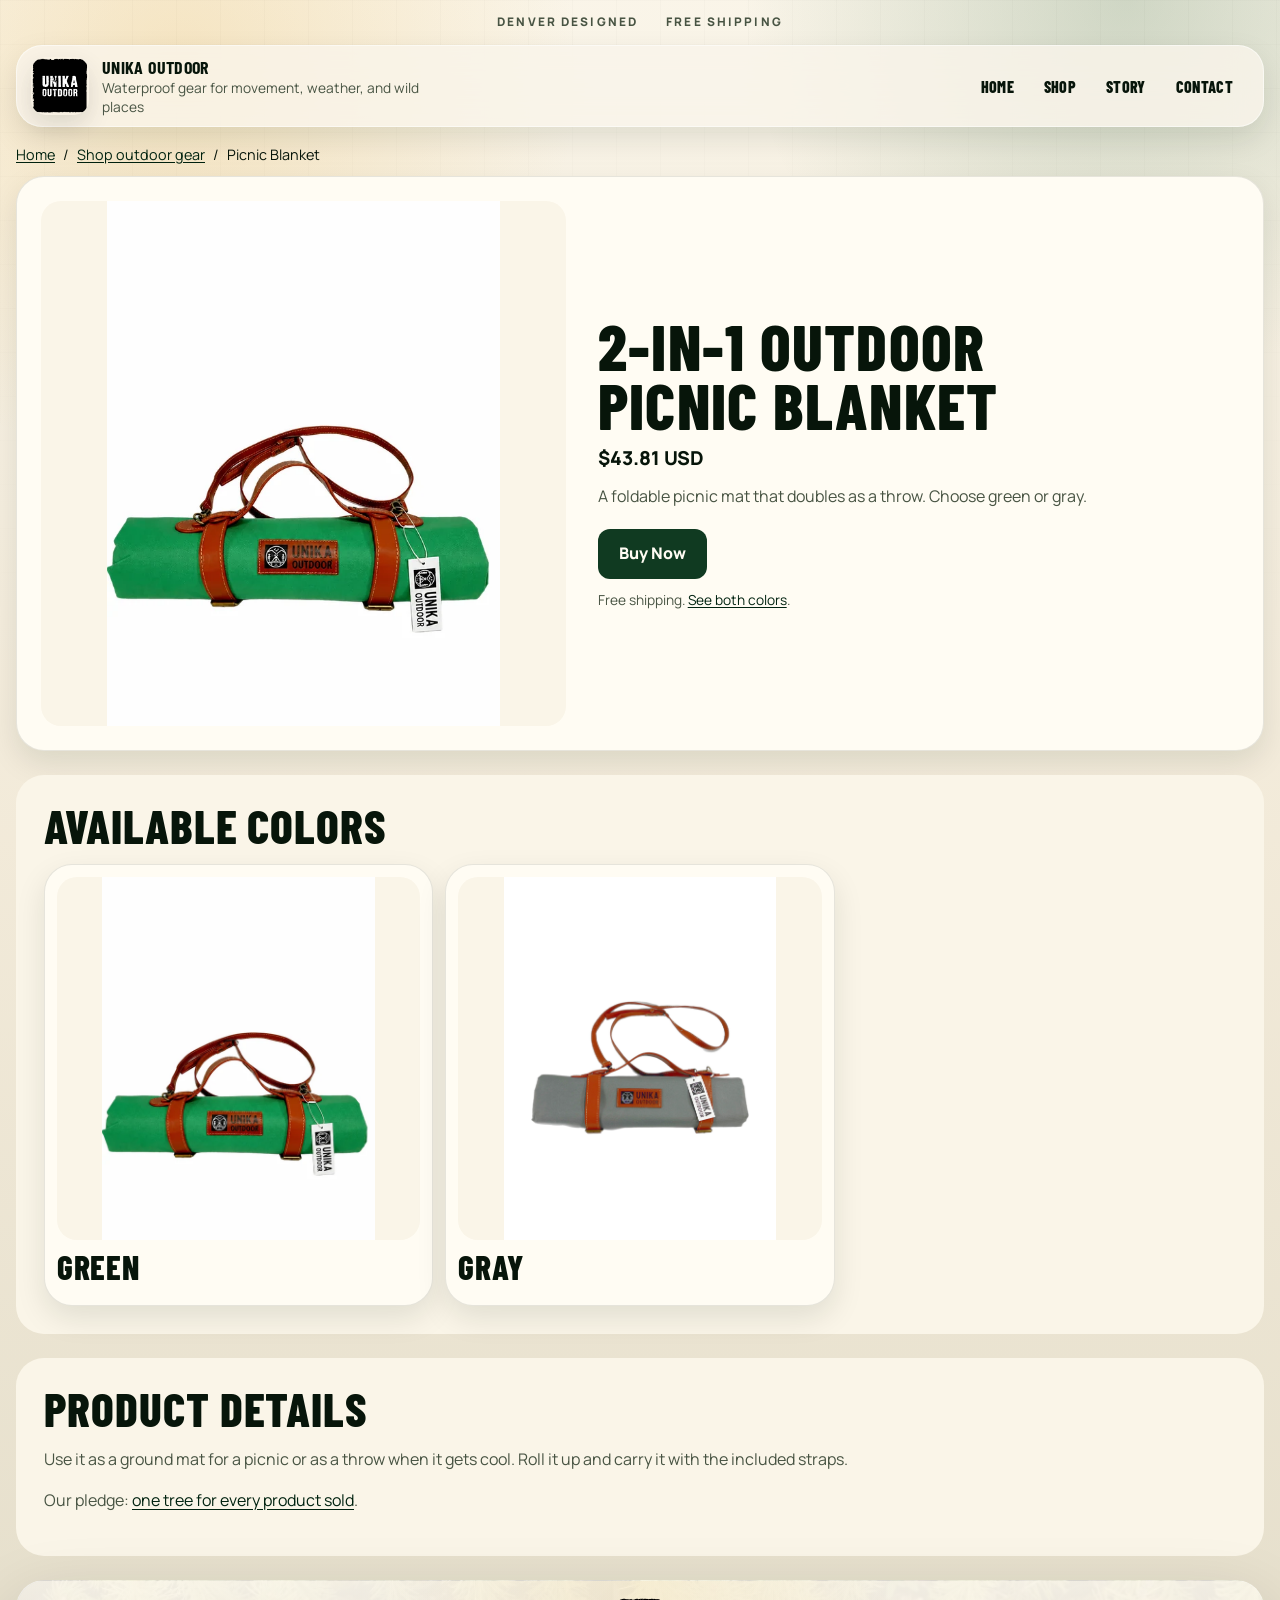
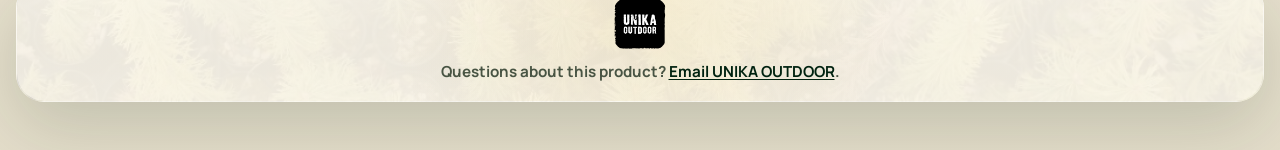
==== 2-in-1-outdoor-picnic-blanket.html @ f34123da "Add dedicated product pages and fix PayPal panel layout" ====
<!DOCTYPE html>
<html lang="en">
<head>
  <meta charset="UTF-8">
  <meta name="viewport" content="width=device-width, initial-scale=1.0">
  <title>2-in-1 Outdoor Picnic Blanket | UNIKA OUTDOOR</title>
  <meta name="description" content="A foldable picnic mat that doubles as a throw. Choose green or gray. Free shipping.">
  <link rel="canonical" href="https://www.unikaoutdoor.com/2-in-1-outdoor-picnic-blanket.html">
  <meta name="theme-color" content="#1f4635">
  <meta property="og:type" content="website">
  <meta property="og:site_name" content="UNIKA OUTDOOR">
  <meta property="og:title" content="2-in-1 Outdoor Picnic Blanket | UNIKA OUTDOOR">
  <meta property="og:description" content="A foldable picnic mat that doubles as a throw. Choose green or gray.">
  <meta property="og:url" content="https://www.unikaoutdoor.com/2-in-1-outdoor-picnic-blanket.html">
  <meta property="og:image" content="https://www.unikaoutdoor.com/green-blanket-shop-white.webp">
  <meta property="og:image:alt" content="Green UNIKA 2-in-1 outdoor picnic blanket">
  <meta name="twitter:card" content="summary_large_image">
  <link rel="icon" type="image/png" href="./unika-logo-black.png">
  <link rel="preconnect" href="https://fonts.googleapis.com">
  <link rel="preconnect" href="https://fonts.gstatic.com" crossorigin>
  <link href="https://fonts.googleapis.com/css2?family=Barlow+Condensed:wght@600;700;800&family=Manrope:wght@400;500;600;700;800&display=swap" rel="stylesheet">
  <link rel="stylesheet" href="./styles.css?v=product-layout">
  <script defer src="https://www.paypalobjects.com/ncp/cart/cart.js" data-merchant-id="8SKWY3UNAS9F2"></script>
  <script defer src="./paypal-cart.js?v=product-colors"></script>
</head>
<body>
  <div class="page-shell">
    <div class="utility-bar">
      <span>Denver designed</span>
      <span>Free shipping</span>
    </div>
    <header class="site-header">
      <a class="brand" href="./" aria-label="UNIKA OUTDOOR home">
        <img class="brand-logo" src="./unika-logo-black.png" alt="" width="512" height="512">
        <span class="brand-text">
          <strong>UNIKA OUTDOOR</strong>
          <span>Waterproof gear for movement, weather, and wild places</span>
        </span>
      </a>
      <button class="mobile-nav-toggle" type="button" aria-label="Menu" aria-expanded="false" aria-controls="primary-nav" hidden>
        <span></span>
        <span></span>
      </button>
      <nav class="site-nav" id="primary-nav" aria-label="Primary">
        <a href="./">Home</a>
        <a href="./shop.html">Shop</a>
        <a href="./story.html">Story</a>
        <a href="#contact">Contact</a>
        <paypal-cart-button data-id="pp-view-cart"></paypal-cart-button>
      </nav>
    </header>

    <main id="main">
      <nav class="product-breadcrumb" aria-label="Breadcrumb">
        <a href="./">Home</a>
        <span aria-hidden="true">/</span>
        <a href="./shop.html">Shop outdoor gear</a>
        <span aria-hidden="true">/</span>
        <span aria-current="page">Picnic Blanket</span>
      </nav>
      <section class="product-card catalog-card product-lead">
        <div class="catalog-card-media">
          <img src="./green-blanket-shop-white.webp" data-green-src="./green-blanket-shop-white.webp" data-gray-src="./gray-blanket-01.jpg" alt="Green UNIKA 2-in-1 outdoor picnic blanket" width="576" height="768" fetchpriority="high">
        </div>
        <div class="catalog-card-copy">
          <h1>2-in-1 Outdoor Picnic Blanket</h1>
          <p class="catalog-price">$43.81 USD</p>
          <p>A foldable picnic mat that doubles as a throw. Choose green or gray.</p>
          <paypal-add-to-cart-button data-id="TUHG3SSQYWKPG"></paypal-add-to-cart-button>
          <a class="button button-primary" href="https://www.paypal.com/ncp/payment/2KK48VAVZDHL4">Buy Now</a>
          <p class="price-note">Free shipping. <a class="text-link" href="#blanket-colors">See both colors</a>.</p>
        </div>
      </section>

      <section class="section product-detail-section" id="blanket-colors">
        <h2>Available colors</h2>
        <div class="color-grid">
          <article class="product-card color-card">
            <div class="catalog-card-media">
              <img src="./green-blanket-shop-white.webp" alt="Green UNIKA 2-in-1 outdoor picnic blanket" width="576" height="768" loading="lazy">
            </div>
            <h3>Green</h3>
          </article>
          <article class="product-card color-card">
            <div class="catalog-card-media">
              <img src="./gray-blanket-01.jpg" alt="Gray UNIKA 2-in-1 outdoor picnic blanket" width="2250" height="3000" loading="lazy">
            </div>
            <h3>Gray</h3>
          </article>
        </div>
      </section>

      <section class="section product-detail-section">
        <h2>Product details</h2>
        <p>Use it as a ground mat for a picnic or as a throw when it gets cool. Roll it up and carry it with the included straps.</p>
        <p>Our pledge: <a class="text-link" href="./story.html#mission">one tree for every product sold</a>.</p>
      </section>
    </main>
    <footer class="site-footer" id="contact">
      <div class="footer-brand">
        <img class="footer-logo" src="./unika-logo-black.png" alt="UNIKA OUTDOOR logo" width="512" height="512" loading="lazy">
        <p class="footer-tagline">Questions about this product? <a class="text-link" href="mailto:unikaoutdoor@gmail.com">Email UNIKA OUTDOOR</a>.</p>
      </div>
    </footer>
  </div>
  <script src="./script.js?v=20261120"></script>
  <script type="application/ld+json">
    {
      "@context": "https://schema.org",
      "@graph": [
        {
          "@type": "ItemPage",
          "url": "https://www.unikaoutdoor.com/2-in-1-outdoor-picnic-blanket.html",
          "name": "UNIKA 2-in-1 Outdoor Picnic Blanket",
          "description": "A foldable picnic mat that doubles as a throw. Choose green or gray.",
          "primaryImageOfPage": "https://www.unikaoutdoor.com/green-blanket-shop-white.webp",
          "isPartOf": {"@id": "https://www.unikaoutdoor.com/#website"}
        },
        {
          "@type": "BreadcrumbList",
          "itemListElement": [
            {"@type": "ListItem", "position": 1, "name": "Home", "item": "https://www.unikaoutdoor.com/"},
            {"@type": "ListItem", "position": 2, "name": "Shop", "item": "https://www.unikaoutdoor.com/shop.html"},
            {"@type": "ListItem", "position": 3, "name": "2-in-1 Outdoor Picnic Blanket"}
          ]
        }
      ]
    }
  </script>
</body>
</html>
---- styles.css ----
:root {
  --bg: oklch(94% 0.024 86);
  --paper: oklch(97% 0.018 86);
  --paper-strong: oklch(99% 0.012 88);
  --ink: oklch(18% 0.031 148);
  --muted: oklch(43% 0.031 136);
  --soft: oklch(88% 0.028 95);
  --forest: oklch(31% 0.064 154);
  --forest-deep: oklch(22% 0.055 155);
  --moss: oklch(55% 0.083 126);
  --clay: oklch(58% 0.13 50);
  --gold: oklch(78% 0.12 82);
  --line: oklch(20% 0.025 145 / 0.1);
  --line-strong: oklch(20% 0.025 145 / 0.18);
  --shadow-sm: 0 12px 30px oklch(21% 0.04 150 / 0.1);
  --shadow-md: 0 24px 70px oklch(21% 0.04 150 / 0.16);
  --shadow-lg: 0 42px 110px oklch(16% 0.05 150 / 0.22);
  --radius-xl: 36px;
  --radius-lg: 28px;
  --radius-md: 20px;
  --radius-sm: 999px;
  --max-width: 1260px;
  --ease-out: cubic-bezier(0.16, 1, 0.3, 1);
}

* {
  box-sizing: border-box;
}

html {
  scroll-behavior: smooth;
}

body {
  margin: 0;
  min-width: 320px;
  overflow-x: hidden;
  color: var(--ink);
  background:
    radial-gradient(circle at 14% 4%, oklch(80% 0.13 82 / 0.26), transparent 25rem),
    radial-gradient(circle at 88% 0%, oklch(43% 0.09 150 / 0.2), transparent 24rem),
    linear-gradient(180deg, oklch(97% 0.017 88) 0%, var(--bg) 46%, oklch(90% 0.027 92) 100%);
  font-family: "Manrope", sans-serif;
  -webkit-tap-highlight-color: oklch(31% 0.064 154 / 0.18);
}

body::before,
body::after {
  content: "";
  position: fixed;
  inset: 0;
  pointer-events: none;
}

body::before {
  z-index: 0;
  background:
    linear-gradient(90deg, oklch(20% 0.03 145 / 0.035) 1px, transparent 1px),
    linear-gradient(oklch(20% 0.03 145 / 0.03) 1px, transparent 1px);
  background-size: 44px 44px;
  mask-image: linear-gradient(180deg, oklch(0% 0 0 / 0.42), transparent 78%);
}

body::after {
  z-index: 1;
  background-image:
    radial-gradient(circle at 50% 50%, oklch(100% 0 0 / 0.25) 0 1px, transparent 1px);
  background-size: 3px 3px;
  opacity: 0.25;
  mix-blend-mode: multiply;
}

img {
  max-width: 100%;
}

:focus-visible {
  outline: 3px solid var(--gold);
  outline-offset: 4px;
}

.page-shell {
  position: relative;
  z-index: 2;
  width: min(calc(100% - 32px), var(--max-width));
  margin: 0 auto;
  padding-bottom: 48px;
}

.utility-bar {
  display: flex;
  flex-wrap: wrap;
  justify-content: center;
  gap: 10px 28px;
  padding: 13px 16px 7px;
  color: var(--muted);
  font-size: 0.74rem;
  font-weight: 800;
  letter-spacing: 0.18em;
  text-transform: uppercase;
}

.site-header {
  position: sticky;
  top: 12px;
  z-index: 30;
  display: grid;
  grid-template-columns: minmax(250px, auto) minmax(0, 1fr);
  align-items: center;
  gap: 18px;
  margin: 8px 0 18px;
  padding: 10px 12px 10px 14px;
  border: 1px solid oklch(100% 0 0 / 0.5);
  border-radius: 26px;
  background: oklch(97% 0.014 88 / 0.82);
  box-shadow: var(--shadow-sm);
  backdrop-filter: blur(18px) saturate(1.15);
  animation: siteHeaderIn 720ms var(--ease-out) both;
}

.brand {
  position: relative;
  display: inline-flex;
  align-items: center;
  gap: 13px;
  min-width: 0;
  color: inherit;
  text-decoration: none;
}

.brand::before {
  content: "";
  position: absolute;
  left: -6px;
  top: 50%;
  width: 70px;
  height: 70px;
  border: 1px solid oklch(55% 0.083 126 / 0.46);
  border-radius: 20px;
  opacity: 0;
  transform: translateY(-50%) scale(0.72) rotate(-8deg);
  pointer-events: none;
}

.brand:hover::before,
.brand:focus-visible::before {
  animation: logoFocusRing 760ms var(--ease-out) both;
}

.brand-logo {
  flex: 0 0 auto;
  width: 58px;
  height: 58px;
  display: block;
  border-radius: 15px;
  object-fit: contain;
  box-shadow: 0 10px 24px oklch(15% 0.02 145 / 0.12);
  transform-origin: center;
  animation: logoTrailIn 900ms var(--ease-out) 180ms both, logoBreath 5200ms ease-in-out 1200ms infinite;
  transition: transform 220ms var(--ease-out), box-shadow 220ms ease, filter 220ms ease;
}

.brand:hover .brand-logo {
  animation: logoNavigate 680ms var(--ease-out) both;
  filter: saturate(1.08);
  box-shadow: 0 16px 34px oklch(15% 0.02 145 / 0.18);
}

.brand:focus-visible .brand-logo {
  animation: logoNavigate 680ms var(--ease-out) both;
}

.brand-text {
  display: grid;
  gap: 1px;
  min-width: 0;
}

.brand-text strong,
.site-nav a,
h1,
h2,
h3 {
  font-family: "Barlow Condensed", sans-serif;
  letter-spacing: 0.02em;
  text-transform: uppercase;
}

.brand-text strong {
  font-size: 1.12rem;
}

.brand-text span {
  max-width: 330px;
  color: var(--muted);
  font-size: 0.86rem;
  line-height: 1.35;
}

.site-nav {
  display: flex;
  align-items: center;
  justify-self: end;
  flex-wrap: nowrap;
  gap: 6px;
  min-width: 0;
}

.site-nav a {
  min-height: 44px;
  display: inline-flex;
  align-items: center;
  justify-content: center;
  padding: 0 12px;
  border-radius: var(--radius-sm);
  color: var(--ink);
  font-size: 1rem;
  font-weight: 800;
  text-decoration: none;
  transition: color 180ms ease, background 180ms ease, transform 180ms ease;
}

.site-nav a:hover,
.site-nav a[aria-current="page"] {
  color: var(--forest);
  background: oklch(89% 0.056 132 / 0.34);
}

.mobile-nav-toggle {
  display: none;
  width: 48px;
  height: 48px;
  border: 1px solid var(--line);
  border-radius: 17px;
  background: oklch(99% 0.012 88 / 0.74);
  cursor: pointer;
}

.mobile-nav-toggle span {
  display: block;
  width: 20px;
  height: 2px;
  margin: 5px auto;
  border-radius: 999px;
  background: var(--ink);
  transition: transform 220ms var(--ease-out);
}

.button {
  display: inline-flex;
  align-items: center;
  justify-content: center;
  min-height: 50px;
  padding: 0 20px;
  border: 1px solid transparent;
  border-radius: 12px;
  background: var(--forest);
  color: var(--paper-strong);
  font-weight: 800;
  line-height: 1.1;
  text-align: center;
  text-decoration: none;
  touch-action: manipulation;
  transition: background 180ms ease, transform 180ms var(--ease-out);
}

.button:hover {
  background: var(--forest-deep);
}

.button:active {
  transform: translateY(0) scale(0.98);
}

.button-nav {
  min-height: 44px;
  padding: 0 18px;
  white-space: nowrap;
}

.hero,
.section,
.site-footer,
.catalog-hero,
.story-hero {
  position: relative;
  z-index: 1;
}

.hero {
  display: grid;
  grid-template-columns: minmax(0, 0.96fr) minmax(390px, 1.04fr);
  gap: 18px;
  align-items: stretch;
}

.hero-copy,
.hero-gallery-panel,
.section-products,
.split-section,
.section-reviews,
.banner-card,
.site-footer,
.catalog-hero,
.story-hero {
  border: 1px solid oklch(100% 0 0 / 0.52);
  background: oklch(97% 0.016 88 / 0.76);
  box-shadow: var(--shadow-md);
  backdrop-filter: blur(14px) saturate(1.08);
}

.hero-copy {
  display: grid;
  align-content: center;
  min-height: 660px;
  padding: clamp(32px, 5vw, 62px);
  border-radius: var(--radius-xl);
  overflow: hidden;
}

.hero-copy::after {
  content: "";
  position: absolute;
  right: -18%;
  bottom: -22%;
  width: 52%;
  aspect-ratio: 1;
  border-radius: 50%;
  background: radial-gradient(circle, oklch(57% 0.08 130 / 0.24), transparent 68%);
}

.eyebrow {
  margin: 0 0 13px;
  color: var(--clay);
  font-size: 0.75rem;
  font-weight: 900;
  letter-spacing: 0.2em;
  text-transform: uppercase;
}

h1,
h2,
h3 {
  overflow-wrap: normal;
  word-break: normal;
  hyphens: none;
}

p,
li {
  overflow-wrap: break-word;
}

h1,
h2,
h3 {
  text-wrap: balance;
}

p,
li {
  text-wrap: pretty;
}

h1 {
  margin: 0;
  max-width: 11ch;
  font-size: clamp(4.1rem, 8.2vw, 7.7rem);
  font-weight: 800;
  line-height: 0.78;
}

.hero-copy h1 {
  max-width: 10ch;
  font-size: clamp(4.1rem, 6.15vw, 5.85rem);
  line-height: 0.82;
}

h2 {
  margin: 0;
  font-size: clamp(2.6rem, 5vw, 4.6rem);
  font-weight: 800;
  line-height: 0.86;
}

h3 {
  margin: 0 0 10px;
  font-size: clamp(1.65rem, 2.6vw, 2.35rem);
  font-weight: 800;
  line-height: 0.92;
}

.hero-text,
.section-heading p,
.mission-card p,
.product-copy p,
.review-card p,
.footer-brand p,
.value-list li,
.catalog-hero-copy p,
.story-hero-copy p {
  color: var(--muted);
  line-height: 1.68;
}

.hero-text {
  max-width: 38rem;
  margin: 18px 0 0;
  font-size: 1.08rem;
}

.hero-actions {
  display: flex;
  flex-wrap: wrap;
  gap: 14px;
  margin-top: 30px;
}

.hero-stats {
  display: grid;
  grid-template-columns: repeat(4, minmax(0, 1fr));
  gap: 10px;
  padding: 0;
  margin: 34px 0 0;
  list-style: none;
}

.hero-stats li {
  min-height: 100px;
  padding: 16px 14px;
  border: 1px solid var(--line);
  border-radius: 22px;
  background: oklch(99% 0.012 88 / 0.62);
}

.hero-stats strong {
  display: block;
  font-size: 1.42rem;
  font-weight: 900;
}

.hero-stats span {
  color: var(--muted);
  font-size: 0.86rem;
}

.hero-gallery-panel {
  padding: clamp(18px, 3vw, 28px);
  border-radius: var(--radius-xl);
  overflow: hidden;
  background:
    linear-gradient(180deg, oklch(20% 0.06 153 / 0.62), oklch(18% 0.054 153 / 0.82)),
    url("./hero-forest-background.jpg") center center / cover no-repeat;
}

.hero-gallery-panel::before {
  content: "";
  position: absolute;
  inset: 0;
  background:
    radial-gradient(ellipse at 44% 52%, transparent 0 34%, oklch(9% 0.03 145 / 0.22) 72%),
    linear-gradient(140deg, transparent 20%, oklch(80% 0.1 120 / 0.18) 100%);
}

.hero-gallery-grid,
.hero-product-callout {
  position: relative;
  z-index: 1;
}

.hero-gallery-grid {
  display: grid;
  grid-template-columns: 1fr 0.86fr;
  grid-template-rows: 260px 250px;
  gap: 18px;
}

.hero-shot {
  margin: 0;
  overflow: hidden;
  border: 1px solid oklch(100% 0 0 / 0.18);
  border-radius: 30px;
  background: var(--soft);
  box-shadow: 0 24px 60px oklch(9% 0.03 145 / 0.36);
}

.hero-shot img,
.featured-home-media img {
  width: 100%;
  height: 100%;
  display: block;
  object-fit: cover;
  transition: transform 700ms var(--ease-out), filter 700ms ease;
}

.hero-shot:hover img,
.featured-home-card:hover .featured-home-media img {
  transform: scale(1.045);
  filter: saturate(1.06);
}

.hero-shot-large {
  grid-row: span 2;
}

.hero-shot-tall {
  transform: translateY(22px);
}

.hero-shot-small {
  transform: translateX(-30px);
}

.hero-product-callout {
  width: min(380px, 88%);
  margin: -18px 0 0 auto;
  padding: 24px;
  border: 1px solid oklch(100% 0 0 / 0.16);
  border-radius: 30px;
  background: oklch(25% 0.055 150 / 0.72);
  box-shadow: 0 20px 70px oklch(8% 0.02 145 / 0.34);
  color: oklch(96% 0.018 88);
}

.hero-product-pill,
.product-tag,
.review-rating,
.location-chip {
  display: inline-flex;
  align-items: center;
  gap: 8px;
  min-height: 34px;
  padding: 0 12px;
  border-radius: var(--radius-sm);
  font-size: 0.82rem;
  font-weight: 900;
}

.hero-product-pill {
  background: oklch(97% 0.018 88 / 0.14);
}

.hero-product-callout h2 {
  margin-top: 12px;
  color: oklch(97% 0.018 88);
  font-size: clamp(2.2rem, 3.2vw, 3rem);
}

.hero-product-callout p {
  margin: 8px 0 0;
  color: oklch(91% 0.03 88 / 0.88);
  line-height: 1.58;
}

.section {
  margin-top: 24px;
}

.trust-strip,
.section-featured-home,
.section-products,
.section-reviews,
.catalog-hero,
.story-hero,
.site-footer {
  overflow: hidden;
  background-position: center;
  background-size: cover;
  background-repeat: no-repeat;
}

.trust-strip::before,
.section-featured-home::before,
.section-products::before,
.section-reviews::before,
.catalog-hero::before,
.site-footer::before {
  content: "";
  position: absolute;
  inset: 0;
  pointer-events: none;
}

.trust-strip > *,
.section-featured-home > *,
.section-products > *,
.section-reviews > *,
.catalog-hero > *,
.site-footer > * {
  position: relative;
  z-index: 1;
}

.trust-strip {
  position: relative;
  display: grid;
  grid-template-columns: repeat(4, minmax(0, 1fr));
  gap: 14px;
  padding: 18px;
  border-radius: var(--radius-xl);
  background:
    linear-gradient(120deg, oklch(17% 0.045 150 / 0.74), oklch(31% 0.064 154 / 0.48)),
    url("./forest-background.jpg") center 62% / cover no-repeat;
  box-shadow: var(--shadow-sm);
}

.trust-strip::before {
  background:
    radial-gradient(circle at 14% 16%, oklch(82% 0.13 88 / 0.16), transparent 20rem),
    linear-gradient(180deg, oklch(7% 0.02 145 / 0.16), transparent 44%, oklch(7% 0.02 145 / 0.2));
}

.trust-item {
  min-height: 230px;
  padding: 24px;
  border: 1px solid oklch(100% 0 0 / 0.2);
  border-radius: 28px;
  background: linear-gradient(180deg, oklch(98% 0.014 88 / 0.82), oklch(91% 0.035 108 / 0.66));
  box-shadow: var(--shadow-sm);
  transition: transform 240ms var(--ease-out), box-shadow 240ms ease, background 240ms ease;
}

.trust-item:hover,
.review-card:hover,
.mission-card:hover {
  transform: translateY(-5px);
  box-shadow: var(--shadow-md);
}

.trust-kicker {
  display: none;
}

.trust-item strong {
  display: block;
  margin-bottom: 10px;
  font-family: "Barlow Condensed", sans-serif;
  font-size: 1.65rem;
  font-weight: 800;
  line-height: 0.95;
  text-transform: uppercase;
}

.trust-item p {
  margin: 0;
  color: var(--muted);
  line-height: 1.55;
}

.section-featured-home {
  padding: clamp(26px, 4vw, 42px);
  border-radius: var(--radius-xl);
  background:
    linear-gradient(120deg, oklch(97% 0.016 88 / 0.9), oklch(97% 0.016 88 / 0.62) 52%, oklch(31% 0.064 154 / 0.2)),
    url("./hero-extra-pack-02.jpg") center 42% / cover no-repeat;
  box-shadow: var(--shadow-sm);
}

.section-featured-home::before {
  background:
    radial-gradient(circle at 80% 18%, oklch(79% 0.12 82 / 0.22), transparent 18rem),
    linear-gradient(180deg, oklch(98% 0.014 88 / 0.24), oklch(20% 0.05 150 / 0.1));
}

.featured-home-grid {
  display: grid;
  grid-template-columns: 1.08fr 0.92fr;
  gap: 18px;
}

.featured-home-card {
  display: grid;
  overflow: hidden;
  min-height: 580px;
  border: 1px solid var(--line);
  border-radius: var(--radius-lg);
  background: var(--paper-strong);
  box-shadow: var(--shadow-sm);
}

.featured-home-card:nth-child(2) {
  margin-top: 54px;
}

.featured-home-media {
  min-height: 360px;
  overflow: hidden;
}

.featured-home-copy {
  padding: 26px;
}

.section-products,
.split-section,
.section-reviews,
.catalog-hero,
.story-hero {
  border-radius: var(--radius-xl);
  padding: clamp(26px, 4vw, 46px);
}

.section-heading {
  display: grid;
  gap: 10px;
  max-width: 820px;
  margin-bottom: 30px;
}

.catalog-hero,
.story-hero {
  display: grid;
  gap: 18px;
  min-height: 420px;
  margin-top: 8px;
}

.catalog-hero {
  grid-template-columns: 1.1fr 0.9fr;
  align-items: end;
  overflow: hidden;
  background:
    linear-gradient(120deg, oklch(97% 0.016 88 / 0.9) 0 44%, oklch(97% 0.016 88 / 0.58)),
    url("./home-lifestyle-shot.jpg") center 38% / cover no-repeat;
}

.catalog-hero::before {
  background:
    radial-gradient(circle at 16% 20%, oklch(79% 0.12 82 / 0.22), transparent 20rem),
    linear-gradient(90deg, oklch(98% 0.014 88 / 0.78), oklch(98% 0.014 88 / 0.1));
}

.catalog-hero::after {
  content: "";
  position: absolute;
  right: -8%;
  top: -22%;
  width: min(520px, 42vw);
  aspect-ratio: 1;
  border-radius: 50%;
  background:
    radial-gradient(circle, oklch(43% 0.08 150 / 0.28), transparent 68%),
    radial-gradient(circle at 70% 80%, oklch(72% 0.14 76 / 0.2), transparent 50%);
}

.catalog-hero-copy,
.catalog-hero-meta,
.story-hero-copy {
  position: relative;
  z-index: 1;
}

.catalog-hero h1,
.story-hero h1 {
  max-width: 12ch;
}

.catalog-hero-meta {
  display: grid;
  gap: 14px;
}

.catalog-meta-card {
  padding: 22px;
  border: 1px solid var(--line);
  border-radius: 24px;
  background: oklch(99% 0.012 88 / 0.54);
}

.catalog-meta-card span {
  display: block;
  margin-bottom: 8px;
  color: var(--muted);
  font-size: 0.74rem;
  font-weight: 900;
  letter-spacing: 0.16em;
  text-transform: uppercase;
}

.catalog-meta-card strong {
  font-family: "Barlow Condensed", sans-serif;
  font-size: 1.55rem;
  font-weight: 800;
  text-transform: uppercase;
}

.story-hero {
  align-content: end;
  overflow: hidden;
  background:
    linear-gradient(120deg, oklch(97% 0.016 88 / 0.9) 0 42%, oklch(97% 0.016 88 / 0.56)),
    url("./forest-background.jpg") center center / cover no-repeat;
}

.section-products {
  background:
    linear-gradient(180deg, oklch(97% 0.016 88 / 0.9), oklch(94% 0.022 88 / 0.8)),
    url("./hero-forest-background.jpg") center top / cover no-repeat;
}

.section-products::before {
  background:
    radial-gradient(circle at 8% 10%, oklch(81% 0.1 88 / 0.18), transparent 19rem),
    linear-gradient(180deg, oklch(98% 0.014 88 / 0.86), oklch(98% 0.014 88 / 0.52) 55%, oklch(25% 0.055 150 / 0.12));
}

.story-hero::after {
  content: "";
  position: absolute;
  inset: auto 0 0 0;
  height: 34%;
  background: linear-gradient(180deg, transparent, oklch(23% 0.055 150 / 0.16));
}

.product-grid,
.review-grid,
.mission-panel {
  display: grid;
  gap: 18px;
}

.product-grid-shop {
  grid-template-columns: 1fr;
}

.product-card,
.review-card,
.mission-card {
  border: 1px solid var(--line);
  border-radius: var(--radius-lg);
  background: var(--paper-strong);
  transition: transform 260ms var(--ease-out), box-shadow 260ms ease;
}

.product-card {
  box-shadow: var(--shadow-sm);
}

.product-card:hover {
  transform: translateY(-4px);
  box-shadow: var(--shadow-lg);
}

.product-card-featured {
  display: grid;
  grid-template-columns: minmax(0, 1.14fr) minmax(320px, 0.86fr);
  overflow: clip;
}

.product-gallery {
  display: grid;
  gap: 14px;
  padding: clamp(14px, 2vw, 22px);
  background:
    radial-gradient(circle at 20% 18%, oklch(96% 0.015 88), transparent 18rem),
    linear-gradient(140deg, oklch(90% 0.031 92), oklch(85% 0.035 120));
}

.product-card-pack .product-gallery {
  background:
    radial-gradient(circle at 24% 18%, oklch(98% 0.012 88), transparent 17rem),
    linear-gradient(140deg, oklch(90% 0.024 94), oklch(78% 0.035 150));
}

.product-card-blanket .product-gallery {
  background:
    radial-gradient(circle at 22% 16%, oklch(98% 0.012 88), transparent 18rem),
    linear-gradient(145deg, oklch(91% 0.025 82), oklch(82% 0.06 92));
}

.product-gallery-main {
  position: relative;
  min-height: 590px;
  overflow: hidden;
  border: 1px solid oklch(100% 0 0 / 0.58);
  border-radius: 26px;
  background: oklch(96% 0.013 88);
  box-shadow: inset 0 -30px 80px oklch(15% 0.02 145 / 0.06);
}

.product-gallery-main::after {
  content: "";
  position: absolute;
  inset: auto 16% 22px;
  height: 22px;
  border-radius: 50%;
  background: oklch(17% 0.03 145 / 0.14);
  filter: blur(16px);
}

.product-gallery-image {
  position: relative;
  z-index: 1;
  width: 100%;
  height: 100%;
  display: block;
  object-fit: contain;
  padding: clamp(14px, 3vw, 38px);
  transition: opacity 170ms ease, transform 520ms var(--ease-out);
}

.product-gallery-image.is-changing {
  opacity: 0.18;
  transform: scale(0.985);
}

.carousel-button {
  position: absolute;
  top: 50%;
  z-index: 3;
  width: 48px;
  height: 48px;
  border: 1px solid oklch(100% 0 0 / 0.6);
  border-radius: var(--radius-sm);
  background: oklch(98% 0.014 88 / 0.86);
  box-shadow: var(--shadow-sm);
  color: var(--forest-deep);
  cursor: pointer;
  font-size: 1.8rem;
  line-height: 1;
  transform: translateY(-50%);
  transition: transform 180ms var(--ease-out), background 180ms ease, color 180ms ease;
}

.carousel-button:hover {
  background: var(--forest);
  color: oklch(96% 0.018 88);
  transform: translateY(-50%) scale(1.05);
}

.carousel-button-prev {
  left: 16px;
}

.carousel-button-next {
  right: 16px;
}

.product-carousel-status {
  color: var(--muted);
  font-size: 0.88rem;
  font-weight: 900;
  letter-spacing: 0.08em;
  text-align: right;
}

.product-thumbs-shell {
  display: grid;
  grid-template-columns: 42px minmax(0, 1fr) 42px;
  align-items: center;
  gap: 8px;
}

.product-thumbs {
  display: flex;
  gap: 8px;
  overflow-x: auto;
  overflow-y: hidden;
  padding: 2px;
  scroll-snap-type: x proximity;
  scrollbar-width: none;
  -webkit-overflow-scrolling: touch;
}

.thumb-scroll-button {
  width: 42px;
  height: 58px;
  border: 1px solid oklch(100% 0 0 / 0.62);
  border-radius: 18px;
  background: oklch(98% 0.014 88 / 0.9);
  color: var(--forest-deep);
  cursor: pointer;
  font-size: 1.55rem;
  font-weight: 900;
  line-height: 1;
  box-shadow: var(--shadow-sm);
  transition: transform 180ms var(--ease-out), background 180ms ease, color 180ms ease;
}

.thumb-scroll-button:hover {
  transform: translateY(-2px);
  background: var(--forest);
  color: oklch(96% 0.018 88);
}

.thumb-scroll-button:active {
  transform: scale(0.96);
}

.product-thumb {
  flex: 0 0 66px;
  min-height: 58px;
  padding: 0;
  overflow: hidden;
  border: 2px solid transparent;
  border-radius: 16px;
  background: oklch(96% 0.012 88);
  cursor: pointer;
  scroll-snap-align: start;
  transition: transform 180ms var(--ease-out), border-color 180ms ease, box-shadow 180ms ease;
}

.product-thumbs::-webkit-scrollbar {
  display: none;
}

.product-thumb:hover {
  transform: translateY(-2px);
}

.product-thumb img {
  width: 100%;
  aspect-ratio: 1;
  display: block;
  object-fit: cover;
}

.product-thumb.is-active {
  border-color: var(--forest);
  box-shadow: 0 10px 22px oklch(23% 0.07 154 / 0.18);
}

.product-tag-solid {
  position: absolute;
  top: 16px;
  left: 16px;
  z-index: 3;
  background: oklch(98% 0.014 88 / 0.9);
  color: var(--forest-deep);
}

.product-copy {
  display: grid;
  gap: 16px;
  padding: clamp(26px, 4vw, 42px);
}

.product-copy-featured {
  align-content: center;
  background:
    linear-gradient(180deg, oklch(99% 0.012 88 / 0.72), oklch(94% 0.024 88 / 0.92)),
    radial-gradient(circle at 100% 0%, oklch(57% 0.08 130 / 0.14), transparent 14rem);
}

.product-copy h3 {
  font-size: clamp(2.3rem, 4vw, 3.5rem);
  line-height: 0.86;
}

.product-meta {
  display: flex;
  flex-wrap: wrap;
  gap: 10px;
}

.location-chip {
  background: oklch(88% 0.06 132 / 0.5);
  color: var(--forest-deep);
}

.feature-list {
  display: grid;
  gap: 10px;
  padding: 0;
  margin: 0;
  list-style: none;
}

.feature-list li {
  position: relative;
  padding-left: 22px;
  color: var(--muted);
  line-height: 1.52;
}

.feature-list li::before {
  content: "";
  position: absolute;
  left: 0;
  top: 0.62em;
  width: 8px;
  height: 8px;
  border-radius: 50%;
  background: var(--forest);
}

.price-row {
  display: flex;
  align-items: center;
  justify-content: space-between;
  gap: 12px;
  margin-top: 8px;
}

.price {
  color: var(--forest-deep);
  font-size: 2rem;
  font-weight: 900;
  font-variant-numeric: tabular-nums;
}

.product-card-simple .product-simple-body {
  display: grid;
  gap: 14px;
  padding: 28px;
}

.split-section {
  display: grid;
  grid-template-columns: 0.9fr 1.1fr;
  gap: 24px;
}

.forest-section {
  overflow: hidden;
  background:
    linear-gradient(125deg, oklch(97% 0.016 88 / 0.9) 0 36%, oklch(38% 0.07 150 / 0.22)),
    url("./hero-forest-background.jpg") center center / cover no-repeat;
}

.forest-section::before,
.customer-voice-section::before {
  content: "";
  position: absolute;
  inset: 0;
  pointer-events: none;
}

.forest-section::before {
  background:
    radial-gradient(ellipse at 62% 46%, transparent 0 31%, oklch(20% 0.06 150 / 0.14) 70%),
    linear-gradient(90deg, oklch(98% 0.014 88 / 0.78), transparent 74%);
}

.forest-section > *,
.customer-voice-section > * {
  position: relative;
  z-index: 1;
}

.mission-panel {
  grid-template-columns: 1fr;
}

.mission-card {
  padding: 24px;
  background: oklch(98% 0.014 88 / 0.82);
}

.mission-card-planting {
  overflow: hidden;
  background:
    linear-gradient(180deg, oklch(98% 0.014 88 / 0.9), oklch(96% 0.018 88 / 0.72)),
    url("./tree-planting-background.jpg") center center / cover no-repeat;
}

.mission-card-banner {
  padding: 0;
  overflow: hidden;
}

.mission-banner-image {
  display: block;
  width: 100%;
  aspect-ratio: 1;
  object-fit: cover;
}

.chip-list,
.value-list {
  padding: 0;
  margin: 16px 0 0;
  list-style: none;
}

.chip-list {
  display: flex;
  flex-wrap: wrap;
  gap: 10px;
}

.chip-list li {
  padding: 10px 14px;
  border-radius: var(--radius-sm);
  background: oklch(88% 0.06 132 / 0.55);
  color: var(--forest-deep);
  font-weight: 900;
}

.value-list {
  display: grid;
  gap: 12px;
}

.value-list li {
  position: relative;
  padding-left: 22px;
}

.value-list li::before {
  content: "";
  position: absolute;
  left: 0;
  top: 0.72em;
  width: 9px;
  height: 9px;
  border-radius: 50%;
  background: var(--clay);
}

.customer-voice-section {
  overflow: hidden;
  background:
    linear-gradient(180deg, oklch(96% 0.016 88 / 0.86), oklch(94% 0.022 88 / 0.74)),
    url("./customer-voice-background.jpg") center center / cover no-repeat;
}

.customer-voice-section::before {
  background:
    radial-gradient(circle at 18% 14%, oklch(80% 0.12 82 / 0.18), transparent 20rem),
    linear-gradient(120deg, oklch(98% 0.014 88 / 0.82), oklch(98% 0.014 88 / 0.42));
}

.review-grid {
  grid-template-columns: repeat(3, minmax(0, 1fr));
}

.review-card {
  display: grid;
  gap: 14px;
  min-height: 260px;
  padding: 24px;
  background: oklch(98% 0.014 88 / 0.86);
}

.review-top {
  display: flex;
  align-items: center;
  justify-content: space-between;
  gap: 12px;
}

.reviewer {
  font-weight: 900;
}

.review-rating {
  background: oklch(83% 0.12 82 / 0.26);
  color: oklch(42% 0.11 50);
}

.review-item {
  color: var(--forest);
  font-size: 0.9rem;
  font-weight: 900;
}

.tree-banner-section {
  overflow: hidden;
  border-radius: var(--radius-xl);
  background:
    linear-gradient(90deg, oklch(97% 0.016 88 / 0.92) 0 44%, oklch(97% 0.016 88 / 0.48)),
    url("./tree-in-hand-background.jpg") right center / cover no-repeat;
}

.banner-card {
  display: flex;
  align-items: center;
  justify-content: space-between;
  gap: 18px;
  padding: 30px 34px;
  border-radius: var(--radius-xl);
}

.site-footer {
  display: grid;
  justify-items: center;
  gap: 14px;
  margin-top: 24px;
  padding: 16px 22px;
  border-radius: 28px;
  text-align: center;
  background:
    linear-gradient(180deg, oklch(97% 0.016 88 / 0.9), oklch(93% 0.025 90 / 0.72)),
    url("./tree-planting-background.jpg") center 44% / cover no-repeat;
}

.site-footer::before {
  background:
    radial-gradient(circle at 50% 0%, oklch(82% 0.12 88 / 0.16), transparent 16rem),
    linear-gradient(180deg, oklch(98% 0.014 88 / 0.58), oklch(98% 0.014 88 / 0.82));
}

.footer-brand {
  display: grid;
  justify-items: center;
  gap: 8px;
}

.footer-logo {
  width: 54px;
  height: 54px;
  display: block;
  border-radius: 16px;
  object-fit: contain;
}

.footer-tagline {
  max-width: 680px;
  margin: 0;
  color: var(--ink);
  font-weight: 700;
  font-size: 0.95rem;
}

.footer-email {
  display: inline-flex;
  align-items: center;
  justify-content: center;
  min-height: 44px;
}

[data-reveal] {
  opacity: 0;
  transform: translateY(26px) scale(0.985);
  transition: opacity 680ms ease, transform 680ms var(--ease-out);
}

[data-reveal].is-visible {
  opacity: 1;
  transform: translateY(0) scale(1);
}

@keyframes siteHeaderIn {
  from {
    opacity: 0;
    transform: translateY(-14px);
  }
  to {
    opacity: 1;
    transform: translateY(0);
  }
}

@keyframes logoTrailIn {
  from {
    opacity: 0;
    transform: translateY(-10px) rotate(-5deg) scale(0.86);
  }
  64% {
    opacity: 1;
    transform: translateY(1px) rotate(1deg) scale(1.04);
  }
  to {
    opacity: 1;
    transform: translateY(0) rotate(0deg) scale(1);
  }
}

@keyframes logoBreath {
  0%,
  100% {
    transform: translateY(0) scale(1);
  }
  48% {
    transform: translateY(-1px) scale(1.018);
  }
}

@keyframes logoNavigate {
  0% {
    transform: translateY(0) rotate(0deg) scale(1);
  }
  42% {
    transform: translateY(-4px) rotate(-3deg) scale(1.08);
  }
  72% {
    transform: translateY(1px) rotate(1deg) scale(1.02);
  }
  100% {
    transform: translateY(-2px) rotate(-1.5deg) scale(1.04);
  }
}

@keyframes logoFocusRing {
  0% {
    opacity: 0;
    transform: translateY(-50%) scale(0.72) rotate(-8deg);
  }
  38% {
    opacity: 0.8;
  }
  100% {
    opacity: 0;
    transform: translateY(-50%) scale(1.18) rotate(3deg);
  }
}

@media (max-width: 1320px) {
  .hero {
    grid-template-columns: minmax(0, 0.92fr) minmax(360px, 1.08fr);
  }

  .hero-copy {
    padding: clamp(30px, 4vw, 48px);
  }

  .hero-copy h1 {
    max-width: 10ch;
    font-size: clamp(4.1rem, 6.15vw, 5.85rem);
    line-height: 0.82;
  }

  .hero-text {
    max-width: 32rem;
  }

  .hero-stats strong {
    font-size: 1.24rem;
  }

  .hero-stats span {
    font-size: 0.78rem;
  }
}

@media (max-width: 1120px) {
  .hero,
  .catalog-hero,
  .split-section,
  .featured-home-grid,
  .review-grid,
  .trust-strip {
    grid-template-columns: 1fr;
  }

  .hero-copy {
    min-height: auto;
  }

  .featured-home-card:nth-child(2) {
    margin-top: 0;
  }

  .product-card-featured {
    grid-template-columns: 1fr;
  }

  .product-gallery-main {
    min-height: 520px;
  }

  .product-thumbs {
    margin-right: -8px;
  }

  .site-header {
    grid-template-columns: 1fr auto;
  }

  .brand-text span {
    display: none;
  }

  .site-nav a {
    padding: 0 10px;
  }
}

@media (max-width: 840px) {
  .mobile-nav-toggle {
    display: inline-block;
    justify-self: end;
  }

  .site-header {
    grid-template-columns: 1fr auto;
  }

  .site-nav {
    display: grid;
    width: 100%;
    grid-column: 1 / -1;
    justify-self: stretch;
    max-height: 0;
    overflow: hidden;
    grid-template-columns: 1fr;
    gap: 8px;
    padding-top: 0;
    opacity: 0;
    transition: max-height 260ms var(--ease-out), opacity 180ms ease, padding 180ms ease;
  }

  body.nav-open .site-nav {
    max-height: 420px;
    padding-top: 12px;
    opacity: 1;
  }

  .site-nav a,
  .button-nav {
    width: 100%;
    justify-content: center;
    min-height: 50px;
  }

  body.nav-open .mobile-nav-toggle span:first-child {
    transform: translateY(7px) rotate(45deg);
  }

  body.nav-open .mobile-nav-toggle span:last-child {
    transform: translateY(-7px) rotate(-45deg);
  }

  .hero-gallery-grid {
    grid-template-columns: 1fr 1fr;
    grid-template-rows: 220px 180px;
  }

  .hero-shot-large {
    grid-row: span 1;
  }

  .hero-shot-tall,
  .hero-shot-small {
    transform: none;
  }

  .hero-product-callout {
    width: 100%;
    margin: 18px 0 0;
  }

  .banner-card,
  .price-row {
    display: grid;
    justify-items: start;
  }

  .price-row .button,
  .hero-actions .button,
  .banner-card .button {
    width: 100%;
  }
}

@media (max-width: 680px) {
  [data-reveal] {
    opacity: 1;
    transform: none;
    transition: none;
  }

  .page-shell {
    width: min(calc(100% - 18px), var(--max-width));
    padding-bottom: 32px;
  }

  .hero,
  .hero-copy,
  .hero-actions,
  .hero-stats {
    min-width: 0;
  }

  .utility-bar {
    gap: 8px 16px;
    font-size: 0.65rem;
  }

  .site-header,
  .hero-copy,
  .hero-gallery-panel,
  .section-products,
  .split-section,
  .section-reviews,
  .banner-card,
  .site-footer,
  .catalog-hero,
  .story-hero,
  .section-featured-home {
    padding: 20px;
    border-radius: 26px;
  }

  .brand-logo {
    width: 50px;
    height: 50px;
  }

  .brand-text strong {
    font-size: 1rem;
  }

  .site-footer {
    padding: 14px 16px;
  }

  .footer-logo {
    width: 46px;
    height: 46px;
  }

  h1 {
    max-width: 100%;
    font-size: clamp(2.9rem, 11.5vw, 4.05rem);
    line-height: 0.88;
    overflow-wrap: break-word;
  }

  h2 {
    font-size: clamp(2.35rem, 13vw, 3.6rem);
  }

  .hero-stats {
    grid-template-columns: repeat(2, minmax(0, 1fr));
    max-width: 100%;
  }

  .hero-actions {
    display: grid;
    grid-template-columns: 1fr;
  }

  .hero-gallery-grid {
    grid-template-columns: 1fr;
    grid-template-rows: repeat(3, 220px);
  }

  .featured-home-card {
    min-height: 0;
  }

  .featured-home-media {
    min-height: 300px;
  }

  .product-gallery-main {
    min-height: 390px;
  }

  .product-gallery-image {
    padding: 20px;
  }

  .product-thumbs {
    margin-right: -10px;
  }

  .product-thumbs-shell {
    grid-template-columns: 38px minmax(0, 1fr) 38px;
    gap: 6px;
  }

  .thumb-scroll-button {
    width: 38px;
    min-width: 38px;
  }

  .carousel-button {
    width: 44px;
    height: 44px;
  }

  .product-copy h3 {
    font-size: clamp(2rem, 12vw, 2.8rem);
  }
}

@media (max-width: 430px) {
  .page-shell {
    width: min(calc(100% - 12px), var(--max-width));
  }

  .utility-bar {
    display: none;
  }

  .site-header {
    top: 6px;
    margin-top: 6px;
    padding: 12px;
    border-radius: 22px;
  }

  .brand {
    gap: 10px;
  }

  .brand::before {
    left: -5px;
    width: 58px;
    height: 58px;
  }

  .brand-logo {
    width: 44px;
    height: 44px;
    border-radius: 13px;
  }

  .brand-text strong {
    font-size: 0.95rem;
  }

  .mobile-nav-toggle {
    width: 44px;
    height: 44px;
    border-radius: 15px;
  }

  .site-nav a,
  .button-nav {
    min-height: 48px;
  }

  .hero,
  .section {
    margin-top: 14px;
  }

  .hero-copy,
  .hero-gallery-panel,
  .section-products,
  .split-section,
  .section-reviews,
  .banner-card,
  .site-footer,
  .catalog-hero,
  .story-hero,
  .section-featured-home {
    padding: 16px;
    border-radius: 22px;
  }

  h1 {
    max-width: 100%;
    font-size: clamp(2.45rem, 12.4vw, 3.05rem);
    line-height: 0.86;
  }

  h2 {
    font-size: clamp(2.05rem, 11vw, 3rem);
  }

  h3 {
    font-size: clamp(1.5rem, 8vw, 2.1rem);
  }

  .hero-text,
  .section-heading p,
  .product-copy p,
  .review-card p {
    font-size: 0.95rem;
    line-height: 1.58;
  }

  .hero-stats {
    grid-template-columns: repeat(2, minmax(0, 1fr));
    gap: 8px;
    margin-top: 22px;
  }

  .hero-stats li {
    min-height: 86px;
    padding: 13px 12px;
    border-radius: 18px;
  }

  .hero-gallery-grid {
    grid-template-rows: 250px 190px;
  }

  .hero-shot-small {
    display: none;
  }

  .hero-product-callout {
    padding: 18px;
    border-radius: 24px;
  }

  .trust-strip {
    gap: 10px;
    padding: 10px;
    border-radius: 22px;
  }

  .trust-item {
    min-height: auto;
    padding: 18px;
    border-radius: 22px;
  }

  .featured-home-media {
    min-height: 250px;
  }

  .product-gallery {
    padding: 12px;
  }

  .product-gallery-main {
    min-height: 330px;
    border-radius: 22px;
  }

  .product-gallery-image {
    padding: 14px;
  }

  .product-copy {
    padding: 20px;
  }

  .product-copy h3 {
    font-size: clamp(1.95rem, 11vw, 2.55rem);
  }

  .product-thumbs-shell {
    grid-template-columns: 34px minmax(0, 1fr) 34px;
  }

  .thumb-scroll-button {
    width: 34px;
    min-width: 34px;
    height: 54px;
    border-radius: 15px;
  }

  .product-thumb {
    flex-basis: 60px;
    min-height: 54px;
    border-radius: 14px;
  }

  .carousel-button {
    width: 40px;
    height: 40px;
  }

  .price {
    font-size: 1.7rem;
  }

  .button {
    min-height: 50px;
    padding-right: 18px;
    font-size: 0.92rem;
  }

  .review-grid {
    gap: 12px;
  }

  .review-card {
    min-height: auto;
    padding: 18px;
  }

  .footer-tagline {
    font-size: 0.88rem;
  }
}

.storefront-hero {
  grid-template-columns: repeat(2, minmax(0, 1fr));
}

.storefront-hero .hero-copy {
  min-height: 0;
  padding: clamp(24px, 4vw, 54px);
}

.storefront-hero .hero-copy h1,
.catalog-intro h1,
.product-lead h1 {
  max-width: none;
  font-size: clamp(2.5rem, 5vw, 5rem);
  line-height: 0.92;
}

.storefront-hero .hero-actions {
  margin-top: 20px;
}

.storefront-hero-media {
  min-height: clamp(320px, 38vw, 490px);
  margin: 0;
  overflow: hidden;
  position: relative;
  border-radius: var(--radius-xl);
}

.storefront-hero-media img {
  position: absolute;
  inset: 0;
  width: 100%;
  height: 100%;
  object-fit: contain;
  object-position: center;
}

.home-review blockquote {
  margin: 0;
}

.home-review .review-card {
  min-height: auto;
}

.catalog-intro {
  display: flex;
  flex-wrap: wrap;
  justify-content: space-between;
  align-items: end;
  gap: 14px;
  padding: clamp(16px, 2.4vw, 28px);
  border-radius: var(--radius-lg);
  background: linear-gradient(120deg, var(--paper-strong), var(--soft));
}

.catalog-intro p,
.catalog-card-copy p,
.product-detail-section p,
.product-specs dd {
  color: var(--muted);
  line-height: 1.55;
}

.catalog-intro p {
  margin: 8px 0 0;
}

.catalog-intro .eyebrow {
  color: var(--forest-deep);
  margin: 0 0 9px;
}

.catalog-intro h1 {
  font-size: clamp(2.5rem, 5vw, 4rem);
}

.hero-product-link {
  align-self: center;
  font-weight: 800;
}

.store-perks {
  display: flex;
  flex-wrap: wrap;
  gap: 8px;
  margin: 0;
  padding: 0;
  list-style: none;
}

.store-perks li {
  padding: 7px 12px;
  border: 1px solid var(--line);
  border-radius: var(--radius-sm);
  background: var(--paper-strong);
  color: var(--forest-deep);
  font-size: 0.85rem;
  font-weight: 800;
}

.store-perks a {
  color: inherit;
  text-underline-offset: 0.16em;
}

.store-collection {
  margin: 24px 0;
}

.store-toolbar {
  display: flex;
  flex-wrap: wrap;
  align-items: center;
  justify-content: space-between;
  gap: 12px;
  margin-bottom: 14px;
}

.store-toolbar h2,
.store-help h2 {
  font-size: clamp(1.8rem, 3.6vw, 2.8rem);
  line-height: 0.95;
}

.store-toolbar h2 span {
  display: inline-block;
  margin-left: 8px;
  color: var(--muted);
  font: 700 0.85rem "Manrope", sans-serif;
  letter-spacing: 0;
  text-transform: none;
  vertical-align: middle;
}

.store-grid {
  display: grid;
  grid-template-columns: repeat(3, minmax(0, 1fr));
  gap: clamp(12px, 2vw, 24px);
}

.store-card {
  display: flex;
  flex-direction: column;
  min-width: 0;
  overflow: hidden;
  scroll-margin-top: 115px;
  background: white;
}

.store-card .catalog-card-media {
  display: block;
  border-radius: 0;
  background: white;
}

.store-card .catalog-card-media > a {
  display: block;
  height: 100%;
}

.store-card .catalog-card-media:focus-visible,
.store-card .catalog-card-media > a:focus-visible {
  outline-offset: -4px;
}

.store-card .catalog-card-media img {
  padding: 10px;
}

.store-card-copy {
  display: flex;
  flex: 1;
  flex-direction: column;
  align-items: start;
  gap: 8px;
  padding: clamp(16px, 2.2vw, 26px);
  border-top: 1px solid var(--line);
  background: var(--paper-strong);
}

.store-card-copy h3 {
  margin: 0;
  font-size: clamp(1.55rem, 2.6vw, 2.3rem);
  line-height: 1;
}

.store-card-copy h3 a {
  color: inherit;
  text-decoration: none;
}

.store-card-copy h3 a:hover {
  text-decoration: underline;
  text-underline-offset: 0.12em;
}

.store-card-copy p,
.store-help p {
  margin: 0;
  color: var(--muted);
  line-height: 1.5;
}

.store-card-copy .store-category {
  color: var(--forest-deep);
  font-size: 0.72rem;
  font-weight: 800;
  letter-spacing: 0.12em;
  text-transform: uppercase;
}

.store-card-copy .catalog-price {
  color: var(--ink);
  font-size: 1.2rem;
  font-weight: 800;
}

.store-card-copy .store-variants {
  font-size: 0.85rem;
  font-weight: 800;
}

.store-purchase,
.store-card-link {
  width: 100%;
  margin-top: auto;
  padding-top: 8px;
}

.store-purchase > a {
  width: 100%;
  justify-content: center;
}

.store-purchase paypal-add-to-cart-button,
.product-lead paypal-add-to-cart-button {
  display: block;
  width: 100%;
  min-width: 0;
}

.site-nav paypal-cart-button {
  flex: 0 0 auto;
}

.store-card-link {
  display: inline-flex;
  align-items: center;
  min-height: 44px;
  font-weight: 800;
}

.store-help {
  display: flex;
  flex-wrap: wrap;
  align-items: center;
  justify-content: space-between;
  gap: 12px;
  padding: 20px;
  border: 1px solid var(--line);
  border-radius: var(--radius-lg);
  background: var(--paper);
}

@media (max-width: 920px) {
  .store-grid {
    grid-template-columns: repeat(2, minmax(0, 1fr));
  }
}

@media (max-width: 560px) {
  .store-grid {
    grid-template-columns: minmax(0, 1fr);
  }

  .store-card .catalog-card-media {
    width: min(100%, 230px);
    align-self: center;
  }

  .store-perks {
    gap: 6px;
  }

  .store-perks li {
    padding: 6px 8px;
    font-size: 0.75rem;
  }
}

.catalog-jump,
.listing-links {
  display: flex;
  flex-wrap: wrap;
  gap: 8px;
}

.catalog-jump a,
.listing-links a {
  display: inline-flex;
  align-items: center;
  min-height: 44px;
  padding: 6px 12px;
  color: var(--forest-deep);
  border: 1px solid var(--line-strong);
  border-radius: var(--radius-sm);
  background: var(--paper);
  font-size: 0.9rem;
  font-weight: 800;
  text-decoration: none;
}

.listing-links a {
  background: var(--forest);
  color: var(--paper-strong);
}

.catalog-jump a:hover,
.listing-links a:hover {
  background: var(--forest-deep);
  color: var(--paper-strong);
}

.catalog-list {
  display: grid;
  gap: 16px;
  margin: 12px 0 24px;
}

.catalog-card {
  display: grid;
  grid-template-columns: clamp(200px, 25vw, 330px) minmax(0, 1fr);
  align-items: center;
  gap: clamp(16px, 3vw, 32px);
  padding: clamp(14px, 2vw, 24px);
  scroll-margin-top: 115px;
}

.catalog-card:hover,
.color-card:hover {
  transform: none;
}

.catalog-card-media {
  width: 100%;
  aspect-ratio: 1;
  overflow: hidden;
  border-radius: var(--radius-md);
  background: var(--paper);
}

.catalog-card-media img {
  display: block;
  width: 100%;
  height: 100%;
  object-fit: contain;
}

.catalog-card-copy {
  display: grid;
  justify-items: start;
  gap: 10px;
}

.catalog-card-copy h2,
.product-detail-section h2 {
  font-size: clamp(2rem, 3.7vw, 3.5rem);
  line-height: 0.95;
}

.catalog-card-copy p {
  margin: 0;
}

.catalog-card-copy .catalog-price {
  color: var(--ink);
  font-size: 1.2rem;
  font-weight: 800;
}

.text-link,
.product-breadcrumb a,
.featured-home-copy h3 a,
.trust-item a,
.home-review a {
  color: var(--forest-deep);
  text-decoration: underline;
  text-underline-offset: 0.16em;
}

.product-breadcrumb {
  display: flex;
  flex-wrap: wrap;
  gap: 8px;
  margin: 0 0 12px;
  font-size: 0.9rem;
}

.product-lead {
  grid-template-columns: minmax(0, 0.9fr) minmax(0, 1.1fr);
}

.price-note {
  font-size: 0.86rem;
}

.product-detail-section {
  margin-bottom: 24px;
  padding: clamp(16px, 3vw, 28px);
  border-radius: var(--radius-lg);
  background: var(--paper);
  scroll-margin-top: 115px;
}

.color-grid {
  display: grid;
  grid-template-columns: repeat(3, minmax(0, 1fr));
  gap: 12px;
  margin-top: 16px;
}

.color-card {
  padding: 12px;
}

.color-card h3 {
  margin-top: 12px;
}

.product-specs {
  display: grid;
  grid-template-columns: max-content minmax(0, 1fr);
  gap: 12px 20px;
}

.product-specs dt {
  font-weight: 800;
}

.product-specs dd {
  margin: 0;
}

.mobile-nav-toggle[hidden] {
  display: none;
}

@media (max-width: 840px) {
  .site-nav:not([data-collapsible]) {
    max-height: none;
    opacity: 1;
  }

  body:not(.nav-open) .site-nav[data-collapsible] {
    visibility: hidden;
  }
}

@media (max-width: 640px) {
  .storefront-hero,
  .catalog-card,
  .product-lead {
    grid-template-columns: minmax(0, 1fr);
  }

  .storefront-hero {
    gap: 12px;
  }

  .storefront-hero-media {
    grid-row: 1;
    min-height: clamp(230px, 65vw, 330px);
    border-radius: 22px;
  }

  .storefront-hero .hero-copy {
    padding: 20px;
  }

  .storefront-hero .hero-text {
    margin-top: 10px;
  }

  .catalog-card .catalog-card-media {
    width: min(100%, 210px);
    justify-self: center;
  }

  .color-grid {
    gap: 8px;
  }

  .color-card {
    padding: 8px;
    border-radius: 16px;
  }

  .color-card .catalog-card-media {
    border-radius: 10px;
  }

  .product-specs {
    grid-template-columns: 1fr;
    gap: 4px;
  }

  .product-specs dd {
    margin-bottom: 12px;
  }
}

@media (prefers-reduced-motion: reduce) {
  *,
  *::before,
  *::after {
    scroll-behavior: auto !important;
    animation-duration: 1ms !important;
    animation-iteration-count: 1 !important;
    transition-duration: 1ms !important;
  }

  [data-reveal] {
    opacity: 1;
    transform: none;
  }
}
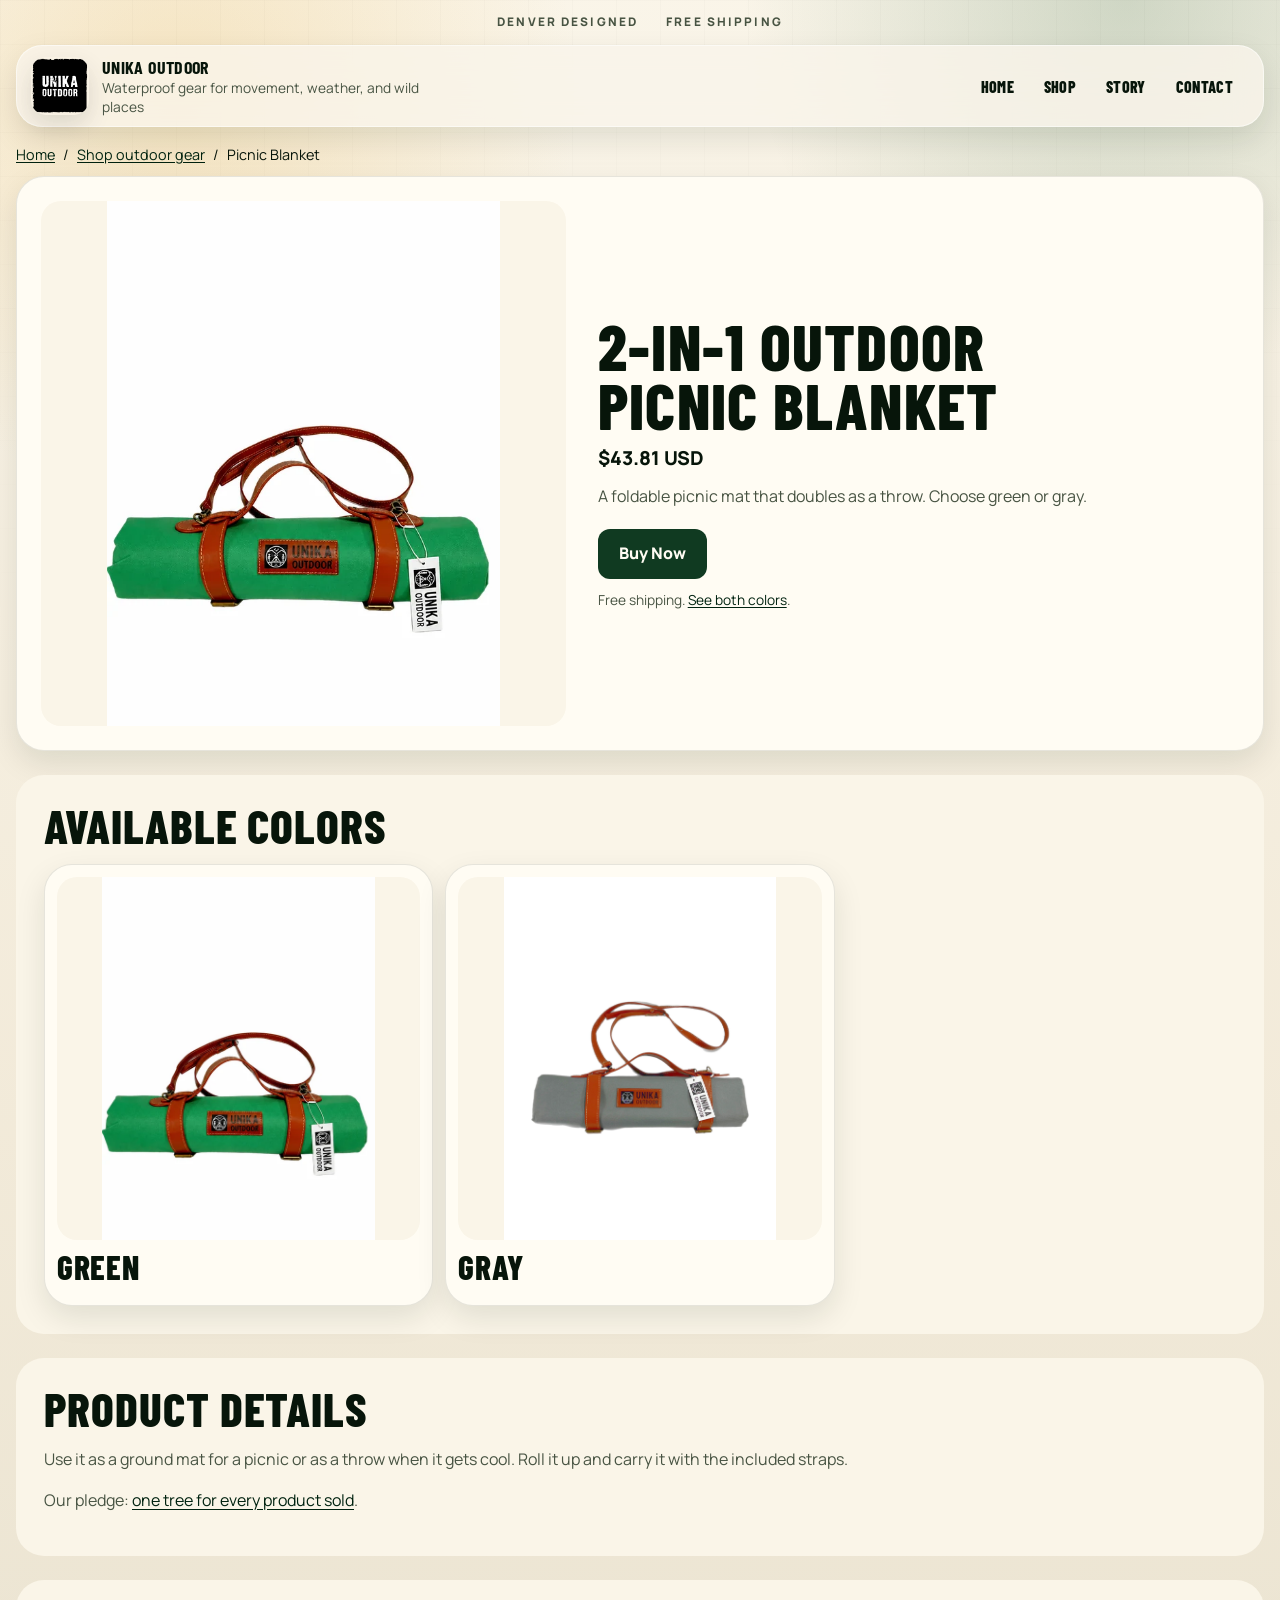
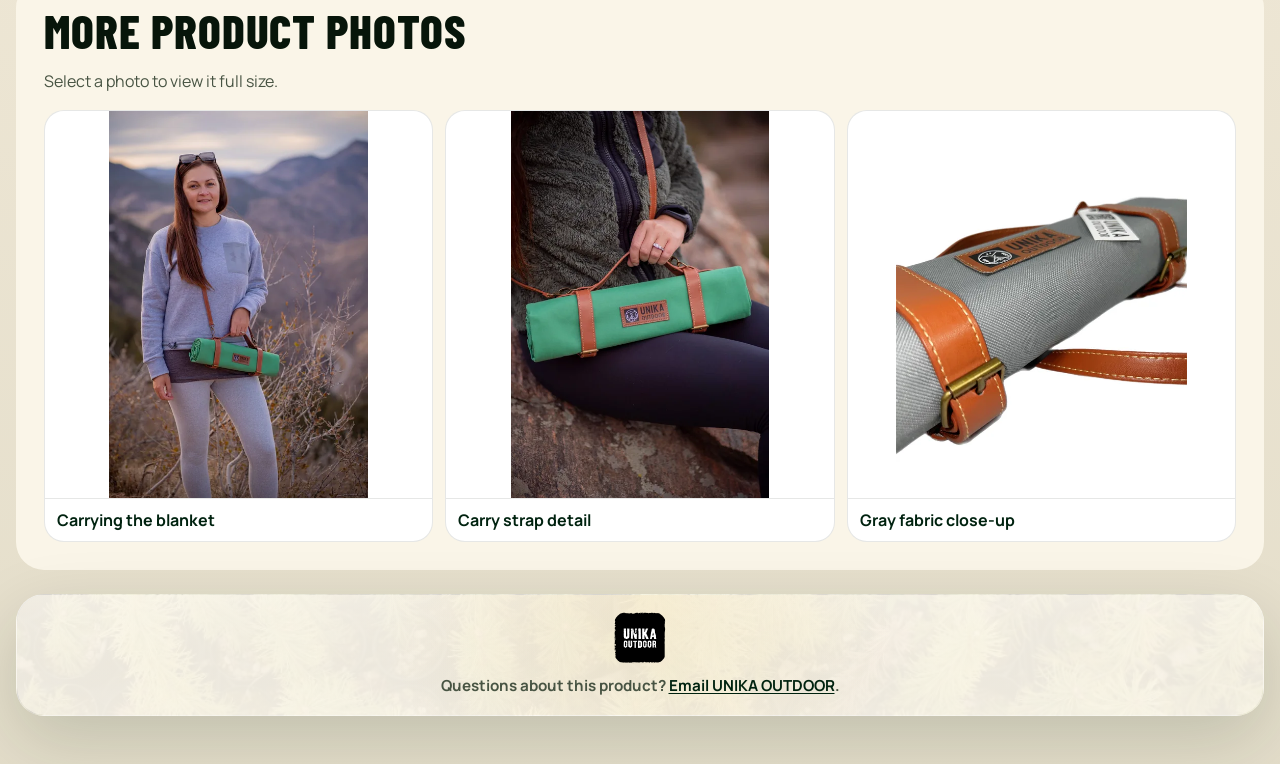
==== commit a32e6547: "Add matching photo galleries to each product page" ====
--- a/2-in-1-outdoor-picnic-blanket.html
+++ b/2-in-1-outdoor-picnic-blanket.html
@@ -19,7 +19,7 @@
   <link rel="preconnect" href="https://fonts.googleapis.com">
   <link rel="preconnect" href="https://fonts.gstatic.com" crossorigin>
   <link href="https://fonts.googleapis.com/css2?family=Barlow+Condensed:wght@600;700;800&family=Manrope:wght@400;500;600;700;800&display=swap" rel="stylesheet">
-  <link rel="stylesheet" href="./styles.css?v=product-layout">
+  <link rel="stylesheet" href="./styles.css?v=product-gallery">
   <script defer src="https://www.paypalobjects.com/ncp/cart/cart.js" data-merchant-id="8SKWY3UNAS9F2"></script>
   <script defer src="./paypal-cart.js?v=product-colors"></script>
 </head>
@@ -95,6 +95,30 @@
         <p>Use it as a ground mat for a picnic or as a throw when it gets cool. Roll it up and carry it with the included straps.</p>
         <p>Our pledge: <a class="text-link" href="./story.html#mission">one tree for every product sold</a>.</p>
       </section>
+      <section class="section product-detail-section" aria-labelledby="product-photos-title">
+        <h2 id="product-photos-title">More product photos</h2>
+        <p>Select a photo to view it full size.</p>
+        <ul class="product-photo-grid">
+          <li>
+            <a href="./green-blanket-08.jpg">
+              <img src="./green-blanket-08-gallery.webp" width="507" height="760" alt="Rolled green UNIKA picnic blanket carried outdoors" loading="lazy" decoding="async">
+              <span>Carrying the blanket</span>
+            </a>
+          </li>
+          <li>
+            <a href="./green-blanket-09.jpg">
+              <img src="./green-blanket-09-gallery.webp" width="507" height="760" alt="Green UNIKA picnic blanket with its brown carry straps outdoors" loading="lazy" decoding="async">
+              <span>Carry strap detail</span>
+            </a>
+          </li>
+          <li>
+            <a href="./gray-blanket-02.jpg">
+              <img src="./gray-blanket-02-gallery.webp" width="570" height="760" alt="Gray UNIKA picnic blanket fabric, stitching, and buckle close-up" loading="lazy" decoding="async">
+              <span>Gray fabric close-up</span>
+            </a>
+          </li>
+        </ul>
+      </section>
     </main>
     <footer class="site-footer" id="contact">
       <div class="footer-brand">
--- a/styles.css
+++ b/styles.css
@@ -2286,6 +2286,51 @@
   margin-top: 16px;
 }
 
+.product-photo-grid {
+  display: grid;
+  grid-template-columns: repeat(3, minmax(0, 1fr));
+  gap: 12px;
+  margin: 16px 0 0;
+  padding: 0;
+  list-style: none;
+}
+
+.product-photo-grid a {
+  display: block;
+  height: 100%;
+  overflow: hidden;
+  border: 1px solid var(--line);
+  border-radius: var(--radius-md);
+  background: white;
+  color: var(--forest-deep);
+  text-decoration: none;
+}
+
+.product-photo-grid img {
+  display: block;
+  width: 100%;
+  height: auto;
+  aspect-ratio: 1;
+  object-fit: contain;
+}
+
+.product-photo-grid span {
+  display: block;
+  padding: 10px 12px;
+  border-top: 1px solid var(--line);
+  font-weight: 700;
+}
+
+.product-photo-grid a:hover span {
+  text-decoration: underline;
+}
+
+@media (max-width: 560px) {
+  .product-photo-grid {
+    grid-template-columns: minmax(0, 1fr);
+  }
+}
+
 .color-card {
   padding: 12px;
 }
